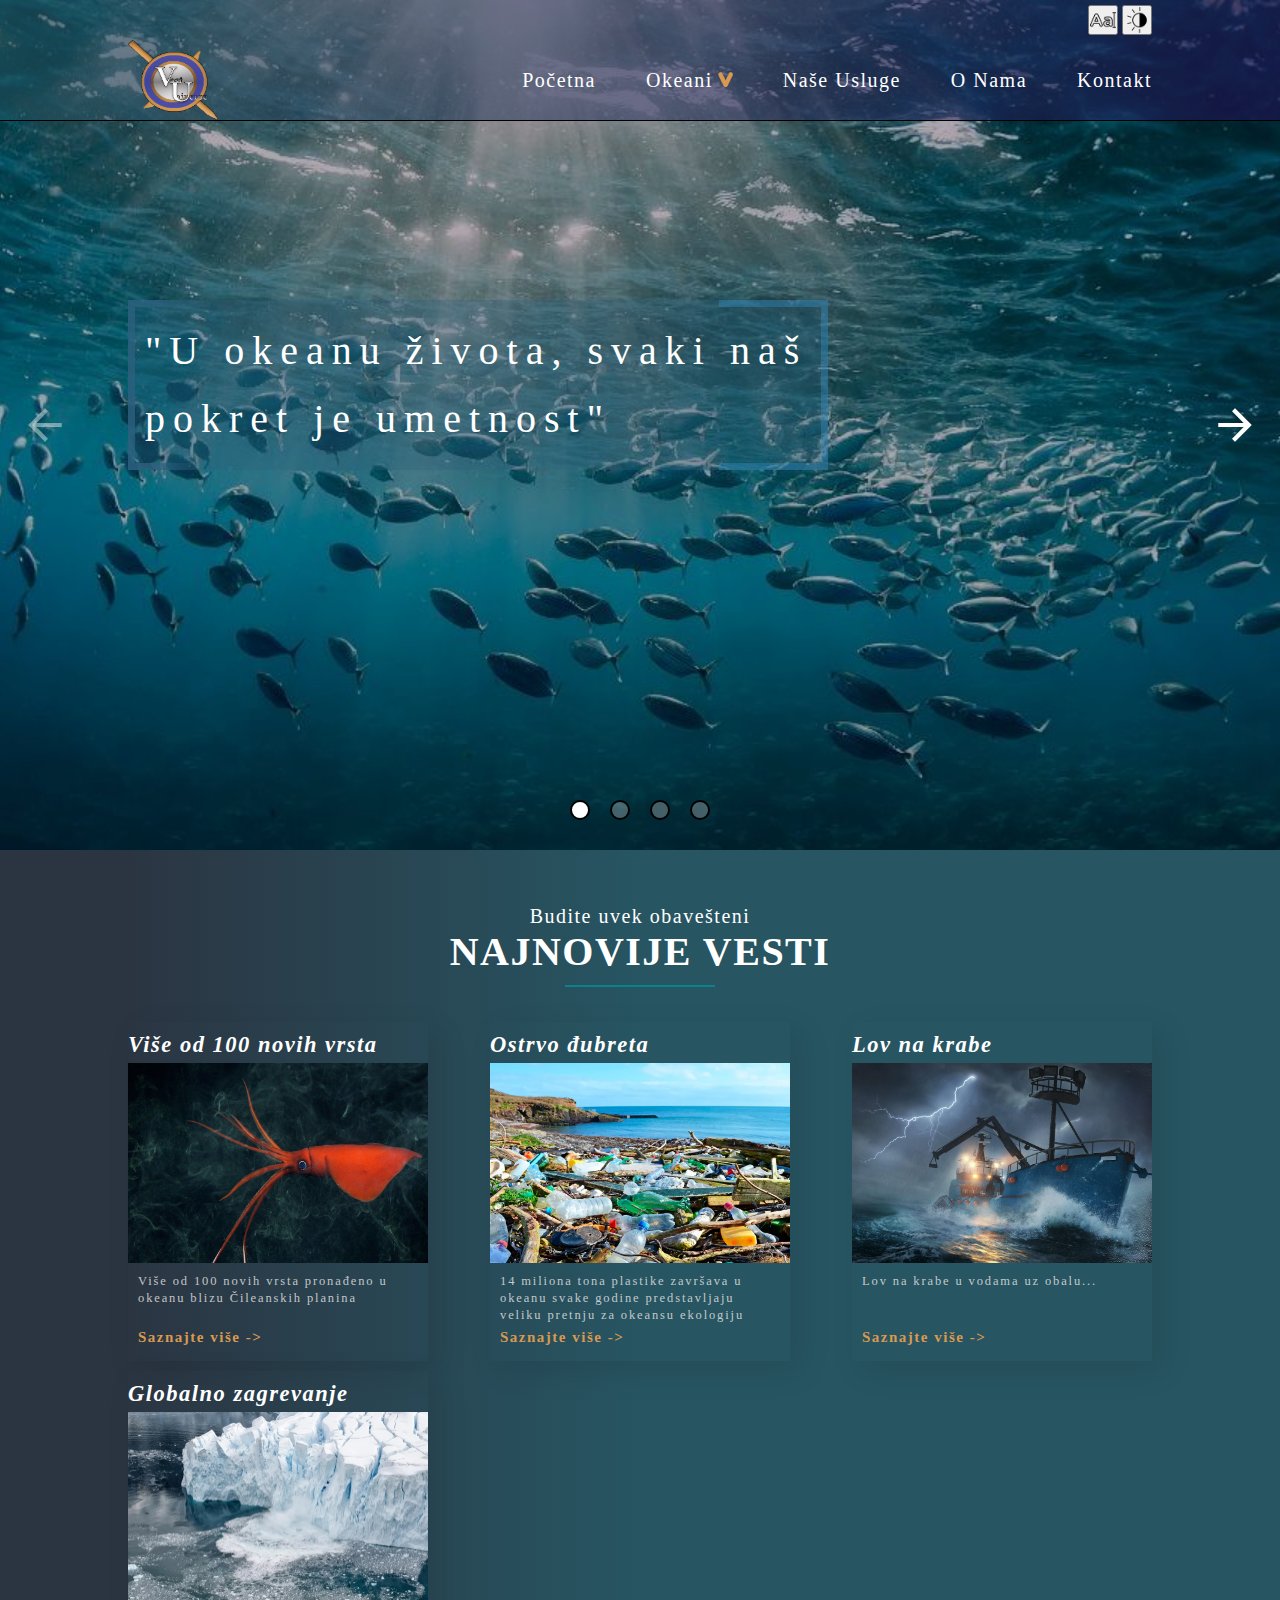
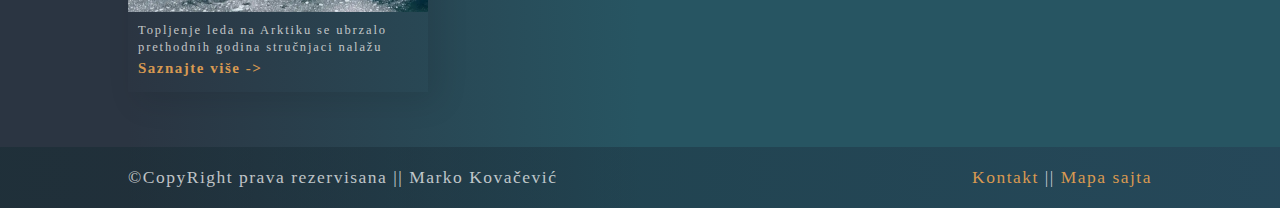
==== index.html @ f06ecc0e "v1.0" ====
<!DOCTYPE html>
<html lang="en">
<head>
    <meta charset="UTF-8">
    <meta http-equiv="X-UA-Compatible" content="IE=edge">
    <meta name="viewport" content="width=device-width, initial-scale=1.0">
    <link href="https://fonts.googleapis.com/icon?family=Material+Icons" rel="stylesheet">
    <link rel="stylesheet" href="/style.css">
    <link id="font" rel="stylesheet" href="/FrontEnd/src/zajednicko/promenljive/fontNormalni.css">
    <link id="boje" rel="stylesheet" href="/FrontEnd/src/zajednicko/promenljive/paletaBoja1.css">
    <link rel="stylesheet" href="/FrontEnd/src/stranice/pocetna/pocetna.css">
    <link rel="stylesheet" href="/FrontEnd/src/stranice/pocetna/pocetnaMquery.css">
    <link rel="stylesheet" href="/FrontEnd/src/zajednicko/navigacija/header.css">
    <link rel="stylesheet" href="/FrontEnd/src/zajednicko/navigacija/headerMquery.css">
    <link rel="stylesheet" href="/FrontEnd/src/zajednicko/footer/footer.css">
    <title>Okeani</title>
</head>
<body id="body">
    <!--Navigation-->
    <nav class="navigacija">
            <div class="dodatneOpcije container">
                <button id="promeniFont"><img src="/FrontEnd/slike/font.png"></button>
                <button id="promeniPaletu"><img src="/FrontEnd/slike/svetlo-tamno.png"></button>
            </div>
        <div class="navigacija__container container">
        <button type="button" class="navigacija__dugme" title="hamburgerButton">
            <span class="navigacija__spanLinija"></span>
            <span class="navigacija__spanLinija"></span>
            <span class="navigacija__spanLinija"></span>
        </button>
        <img class="navigacija__ikonica" src="/FrontEnd/slike/Ikonica.png" alt="icon.png">
     <div class="navigacija__paket">
        <ul class="navigacija__lista navigacija__sakrijNav">
            <li class="navigacija__lista-li"><a class="navigacija__list-link" href="/index.html">Početna</a></li>
            <li class="navigacija__lista-li"><a class="navigacija__list-link" href="#/">Okeani</a><img tabindex="0" aria-expanded ="false" tabindex="0" class="navigacija__link-dugme" src="/FrontEnd/slike/strelica-dole.png" alt="strelica-dole.png"></li>
                <li class="sekundarnaNavigacija" style="display:none">
                    <ul>
                        <li class=""><a href="/FrontEnd/src/stranice/AtlantskiOkean/AtlantskiOkean.html">Atlantski okean</a></li>
                        <li class=""><a href="/FrontEnd/src/stranice/TihiOkean/TihiOkean.html">Tihi okean</a></li>
                        <li class=""><a href="/FrontEnd/src/stranice/IndijskiOkean/IndijskiOkean.html">Indijski okean</a></li>
                        <li class=""><a href="/FrontEnd/src/stranice/ArktickiOkean/ArktickiOkean.html">Arktički okean</a></li>
                        <li class=""><a href="/FrontEnd/src/stranice/AntartickiOkean/AntartickiOkean.html">Antarktički okean</a></li>
                    </ul>
                </li>
            <li class="navigacija__lista-li"><a class="navigacija__lista-link" href="/FrontEnd/src/stranice/NaseUsluge/usluge.html">Naše Usluge</a></li>
            <li class="navigacija__lista-li"><a class="navigacija__lista-link" href="/FrontEnd/src/stranice/oNama/oNama.html">O Nama</a></li>
            <li class="navigacija__lista-li"><a class="navigacija__lista-link" href="/FrontEnd/src/stranice/kontakt/kontakt.html">Kontakt</a></li>
        </ul>
    </div>
  </div>
</nav>
<!--Sekcija Naslov-->
<section class="naslov">
    <div class="naslov__dugmadOmotac">
         <button type="button" class="naslov__dugme naslov__dugme--nazad je-sakriveno"><span class="material-icons strelica-nazad je-sakriveno">arrow_backward</span></button>
         <button type="button" class="naslov__dugme naslov__dugme--napred"><span class="material-icons strelica-napred">arrow_forward</span></button>
   </div>
 <div class="naslov__carousel">
    <img class="naslov__img trenutni-slajd" src="./FrontEnd/slike/okean1.jpg" alt="okean-slika1.jpg">
    <img loading="lazy" class="naslov__img" src="./FrontEnd/slike/okean2.jpg" alt="okean-slika2.jpg">
    <img loading="lazy" class="naslov__img" src="./FrontEnd/slike/okean3.jpg" alt="okean-slika3.jpg">
    <img loading="lazy" class="naslov__img" src="./FrontEnd/slike/okean4.webp" alt="okean-slika4.webp">
 </div>
    <div class="naslov__container">
        <div class="container">      
        <div class="naslov__text-dugme">
            <p class="naslov__text">"U okeanu života, svaki naš pokret je umetnost"</p>
        </div>
        <div class="naslov__ul">
            <button aria-label="prikaži sliku 1" class="naslov__carousel-lista trenutni-slajd"></button>
            <button aria-label="prikaži sliku 2" class="naslov__carousel-lista"></button>
            <button aria-label="prikaži sliku 3" class="naslov__carousel-lista"></button>
            <button aria-label="prikaži sliku 4" class="naslov__carousel-lista"></button>
        </div>
     </div>
   </div>
</section>
<section class="novosti">
    <div class="container">
       <div class="naslovniDeo">
            <h5>
                Budite uvek obavešteni
            </h5>
            <h2 class="novosti__naslov">
                NAJNOVIJE VESTI
            </h2>
            <hr>
       </div>
      <div class="novosti__sveKarteContainer">
        <!-- Novosti/Vesti se ispisuju ovde kroz json-> JS -->
      </div>
   </div>
</section>
    <footer class="footer">
        <div class="footer__container container">
         <div>
            <p>©CopyRight prava rezervisana || Marko Kovačević</p>
        </div>
        <div>
            <a href="/FrontEnd/src/stranice/kontakt/kontakt.html">Kontakt</a> || <a href="#">Mapa sajta</a>
        </div>
    </div>
    </footer>
<script src="/FrontEnd/src/stranice/pocetna/pocetna.js" type="module"></script>
<script src="/FrontEnd/src/zajednicko/navigacija/header.js"></script>
</body>
</html>
---- style.css ----
*{
    padding:0;
    margin:0;
    box-sizing:border-box;
  }
/* Varijable */
:root{
  --specijalniHyperLink-font:1.5rem;
  --novaKartaText-font:1.25rem;
  --velicina-labela:1.5rem;
  --velicina-naslov:4rem;
  --h2Naslov-velicina:4rem;
  --h3Naslov-velicina:3rem;
  --h5Naslov-velicina:2rem;
}
#body{
  background: rgb(43,53,66);
  background:var(--body);
  color:var(--bela);
  letter-spacing:0.15em;
  min-height:100vh;
}

body:focus-visible{
  outline-color:var(--specijalniHyperLink);
  outline-offset:2px;
}
.container{
  width:80% !important;
  margin:0 auto;
  height:100%;
}
.footer{
  position:relative;
  bottom:0;
}
.footer__container{
  display:flex;
  justify-content:space-between;
}
.dugme{
  width:max-content;
  padding: 0.5rem 1rem;
  height:auto;
  background-color:var(--bela);
  color:var(--specijalniHyperLink);
  border-radius:10%;
  font-size:1.5rem;
  display:flex;
  align-items:center;
  justify-content:center;
  border:1px solid var(--specijalniHyperLink);
  transition:all 250 ease-in-out;
}
.dugme:hover{
  cursor:pointer;
  background-color:var(--dugme-hover-pozadina);
  color:var(--dugme-hover-text);
  transition:all 250 ease-in-out;
}
 a{
  text-decoration:none;
  color:var(--navText);
  cursor:pointer;
  transition:all 250ms ease-in-out;
}
.footer a{
  text-decoration:none;
  color:var(--specijalniHyperLink);
  cursor:pointer;
  transition:all 150ms ease-in-out;
}
.okean{
  padding-block:5.5rem;
}
hr{
  align-self:center;
  width:15rem;
  margin-top:1rem;
  margin-bottom:3.5rem;
  height:2px;
  border:1px solid var(--hr);
}

li a:hover{
  color:var(--specijalniHyperLink);
  transition:all 250ms ease-in-out;
}
.footer a:hover{
  color:var(--specijalniHyperLink-hover);
  transition:all 150ms ease-in-out;
}
li:not(.obicnaLista){
  list-style:none;
}
.naslovniDeo{
  display:flex;
  flex-direction:column;
  text-align:center;
  width:100%;
}
@media only screen and (max-width:1024px){
  .container{
    width:90% !important;
    margin:0 auto;
    height:100%;
  }
}
@media only screen and (max-width:768px){
  .container{
    width:95% !important;
    margin:0 auto;
    height:100%;
  }
}
---- FrontEnd/src/zajednicko/promenljive/fontNormalni.css ----
html {
    /* Objašnjenje - 62.5% => 10px = 1rem;  */
      font-size: 62.5%;
  }
@media only screen and (max-width:768px){
    html {
      /* Objašnjenje - 62.5% => 10px = 1rem;  */
        font-size: 52.5%;
    }
  }
  @media only screen and (max-width:320px){
    html {
      /* Objašnjenje - 62.5% => 10px = 1rem;  */
        font-size: 42.5%;
    }
  }
---- FrontEnd/src/zajednicko/promenljive/paletaBoja1.css ----
:root{
--navText:rgb(255, 255, 255);
--novaKartaText:rgba(224, 224, 224, 0.849);
--navigacijaDvaPozadina:rgb(48, 51, 142);
--specijalniHyperLink:rgb(216, 153, 81);
--specijalniHyperLink-hover:rgb(213, 131, 37);
--dugme-hover-pozadina:rgb(216, 153, 81);
--dugme-hover-text:rgb(255, 255, 255);
--boja-labela:rgb(208, 145, 72);
--bela:rgb(255, 255, 255);
--senka:rgb(43, 53, 66);
--text-zamucen:rgba(255, 255, 255, 0.719);
--iskljuceno:rgb(255, 255, 255);
--crna:#000000;
--svetloCrna:#1f2946;
--svetloSiva:#e9e9e949;
--tamnoSiva:rgba(122, 122, 122, 0.5);
--tamnoPlava:rgb(41, 79, 101);
--sivkastaPlava:#0b818b;
--plava:#55f1ff;
--svetloPlava:#d2e5fb;
--pozadina-bela:#ffffff;
--hr:#0b818b;

--body:linear-gradient(90deg, rgba(43,53,66,1) 10%, rgba(39,85,98,1) 50%);
--boja-forme:rgba(74, 77, 130, 0.8);
--senka-blaga: 9.899px 9.899px 30px 0 rgba(0,0,0, 0.1);
}
---- FrontEnd/src/stranice/pocetna/pocetna.css ----
.naslov{
    position:relative;
    overflow:hidden;
    width:100%;
}

.naslov__dugmadOmotac{
        position:absolute;
        inset:0;
        display:flex;
        width:100%;
        height:auto;
        padding:0 2rem;
        flex-direction:row;
        justify-content:space-between;
        align-items:center;
}

.naslov__dugme{
        width:50px;
        height:50px;
        background-color:transparent;
        cursor:pointer;
        border:none;
        z-index:20;
}

.naslov__dugme > span{
        color:var(--bela);
        font-size:50px;
        width:50px;
}

.strelica-nazad{
        color:var(--bela);
        pointer-events:all;
}
.strelica-napred{
        color:var(--bela);
        pointer-events:all;
}

.je-sakriveno{
        color:var(--iskljuceno);
        opacity:0.65;
        pointer-events:none;
}
.naslov__carousel{
        position:relative;
        height:100%;
        transition:transform 250ms ease-in;
        z-index: -1;
}
.naslov__img{
    position:absolute;
    width:100%;
    height:100vh;
    background-position:center;
    object-fit:cover;
  }

.naslov__container{
        background-color: rgba(0, 0, 0, 0.3);
        width:100%;
        height:85rem;
        transition: .5s ease;
}
.naslov__text-dugme{
        display:flex;
        height:80rem;
        flex-direction:column;
        justify-content:center;
}
.naslov__text{
        position:relative;
        max-width:70rem; 
        font-size:var(--velicina-naslov);
        line-height:68px;
        letter-spacing:0.2em;
        color:var(--bela);
        margin-bottom:3rem;
        border: 7.5px solid;
        padding:1rem;
        background-color:rgba(44, 96, 126,0.3) ;
        border-image: linear-gradient(to right, rgba(44, 96, 126,0.8) 2.5%,transparent 10%, transparent 85%, rgba(51, 140, 192,0.4) 2.5%) 10% 1;
}

.naslov__dugme{
        color:var(--bela);
        z-index:20;
}

.naslov__ul{
     display:flex;
     gap:20px;
     justify-content:center;
 }
 
.naslov__carousel-lista{
         display:inline-block;
         width:20px;
         height:20px;
         border-radius:50%;
         background-color:var(--svetloSiva);
         border:2px solid var(--crna);
         transition:0.5s ease-in-out;
         cursor:pointer;
         z-index:10;
}
.trenutni-slajd{
        background-color:var(--bela);
}
.novosti{
        margin-block:5.5rem;
}
.naslovniDeo > h5{
        font-size:var(--h5Naslov-velicina);
        font-weight:400;
}
.novosti__naslov{
        width:100%;
        text-align:center;
        font-size:var(--h2Naslov-velicina);
}
.novosti__sveKarteContainer{
        display:flex;
        flex-wrap:wrap;
        gap:1rem;
        justify-content:space-between;
}
.novosti__karta{
        display:flex;
        flex-direction: column;
        padding-block:0.5rem;
        min-width:30rem;
        max-width:30rem;
        transition:all 300 ease-in-out;
        box-shadow:var(--senka-blaga);
}
.novosti__karta:hover{
        transform: scale(1.1);
        transition:all 300 ease-in-out;
}
.novosti__text{
        font-size:var(--novaKartaText-font);
        color:var(--novaKartaText);
        letter-spacing:0.15em;
        padding-top:1rem;
        padding-bottom:0.5rem;
        padding-inline:1rem;
        line-height:1.35em;
}
.novosti__slikaContainer{
        max-height:20rem;
        min-height:20rem;
        min-width:30rem;
        max-width:30rem;
}
.novosti__slikaContainer > img{
        width:100%;
        height:100%;
}
.novosti__h3{
        display:flex;
        position:relative;
        text-align:center;
        font-size:2.25rem;
        font-style:italic;
        padding-block:0.5rem;
}
.novosti__linkContainer > a{
        color:var(--specijalniHyperLink);
        font-weight:800;
        font-size:var(--specijalniHyperLink-font);
        padding-inline:1rem;
}
.novosti__donjiDeo{
        display:flex;
        flex-direction: column;
        justify-content:space-between;
        height:100%;
        padding-bottom:1rem;
}
.okean{
        display:flex;
        background-color:var(--bela);
        color:var(--crna);
        padding-block:5.5rem; 
}
.okean__okean{
        display:flex;
        gap:3rem;
}
.okean__imgCont{
        width:50%;
        height:100%;
}
.okean__imgCont img{
        width:100%;
        height:100%;
}
---- FrontEnd/src/stranice/pocetna/pocetnaMquery.css ----
@media only screen and (max-width:768px){
    .novosti__slikaContainer{
        width:100%;
    }
    .novosti__sveKarteContainer{
        display:flex;
        justify-content:center;
   }
  }
  @media only screen and (max-width:320px){
    .novosti__slikaContainer{
        width:100%;
    }
    .novosti__sveKarteContainer{
        display:flex;
        justify-content:center;
        gap:3rem;
   }
}
---- FrontEnd/src/zajednicko/navigacija/header.css ----
.dodatneOpcije{
        height:100%;
        text-align:right;
        padding-block:0.5rem;
}
.dodatneOpcije img{
        width:100%;
        height:100%;
}
.dodatneOpcije button{
        cursor: pointer;
}
#promeniFont{
        height:3rem;
}
#promeniPaletu{
        height:3rem;
}
.navigacija{
    position:absolute;
    width:100%;
    background: rgb(43,53,66);
    background:  linear-gradient(90deg, rgba(43,53,66,0.5) 0%, rgba(39,85,98,0.5) 0%, rgba(37, 14, 92, 0.5) 100%);
    z-index:99999;
    border-bottom:1px solid var(--crna);
}

.navigacija__container{
        position:relative;
        display:flex;
        justify-content:space-between;
        align-items:center;
}
.navigacija__dugme{
        display:none;
}

.navigacija__ikonica{
        width:90px;
        height:80px;
}
.navigacija__link-dugme{
        width:15px;
        aspect-ratio:1;
        margin-left:0.5rem;
        cursor: pointer;
}
.navigacija__lista{
        display:flex;
        color:var(--bela);
        margin:auto 0;
        gap:2rem;
        font-size:2rem;
        line-height:25px;
        font-weight: 700px;
        gap:5rem;
}

.navigacija__lista-li{
            list-style:none;
}
    
.navigacija__paket{
        display:flex;
        align-items:center;
        width:max-content;
}
.sekundarnaNavigacija{
        position:absolute;
        background-color:var(--navigacijaDvaPozadina);
        padding:1rem;
        margin-top:5.5rem;
        margin-left:13rem;
        z-index:99999;
        width:max-content;
}
.sekundarnaNavigacija > ul{
        display:flex;
        flex-direction:column;
        gap:1rem;
}
---- FrontEnd/src/zajednicko/navigacija/headerMquery.css ----
@media only screen and (max-width:1024px){
    .navigacija{
        position:absolute;
        width:100%;
        background: rgb(43,53,66);
        background:  linear-gradient(90deg, rgba(43,53,66,0.8) 0%, rgba(39,85,98,0.8) 0%, rgba(37, 14, 92, 0.8) 100%);
        z-index:99999;
        border-bottom:1px solid var(--crna);
    }
    .navigacija__dugme{
        position:absolute;
        background-color:transparent;
        width:50px;
        aspect-ratio:1;
        justify-content: center;
        align-items:center;
        flex-direction:column;
        right:0;
        gap:10px;
        border:none;
        cursor: pointer;
        display:flex;
    }
    .navigacija__spanLinija{
        position:relative;
        height:2px;
        width:30px;
        background-color:var(--specijalniHyperLink);
    }
    .navigacija__lista{
        display:none;
        position:absolute;
        flex-direction:column;
        background: linear-gradient(90deg, rgba(43,53,66,1) 0%, rgba(39,85,98,1) 0%, rgba(57,14,92,1) 100%);
        padding:2rem;
        left:0;
        right:0;
        width:100%;
        top:0;
        margin-top:9.5rem;
        z-index:9999;
    }
    .navigacija__lista-li{
        border-bottom:1px solid var(--bela);
    }
    .navigacija__prikaziNav{
        display:flex;
    }
    .sekundarnaNavigacija{
        position:relative;
        margin-top:-5rem;
        margin-left:0;
        margin-inline:2rem;
        flex-direction:column;
        background-color:transparent;
        z-index:99999;
        width:100%;
        text-align:left;
        
    }
    .sekundarnaNavigacija * li{
        border-bottom:1px solid var(--bela);
        padding-block:1rem;
    }
}
---- FrontEnd/src/zajednicko/footer/footer.css ----
.footer{
    display:flex;
    position:relative;
    align-items:center;
    justify-content:center;
    color:var(--text-zamucen);
    background:rgb(43,53,66);
    background:linear-gradient(90deg, rgba(35, 43, 54,0.5) 0%, rgba(20, 43, 49,0.5) 0%, rgba(33, 20, 54, 0.2) 100%);
    padding-block:2rem;
    font-size:1.75rem;
    bottom:0;
}
@media only screen and (max-width:768px){
    .footer__container{
        display:flex;
        flex-direction:column;
        gap:1.5rem;
        text-align:center;
    }
}
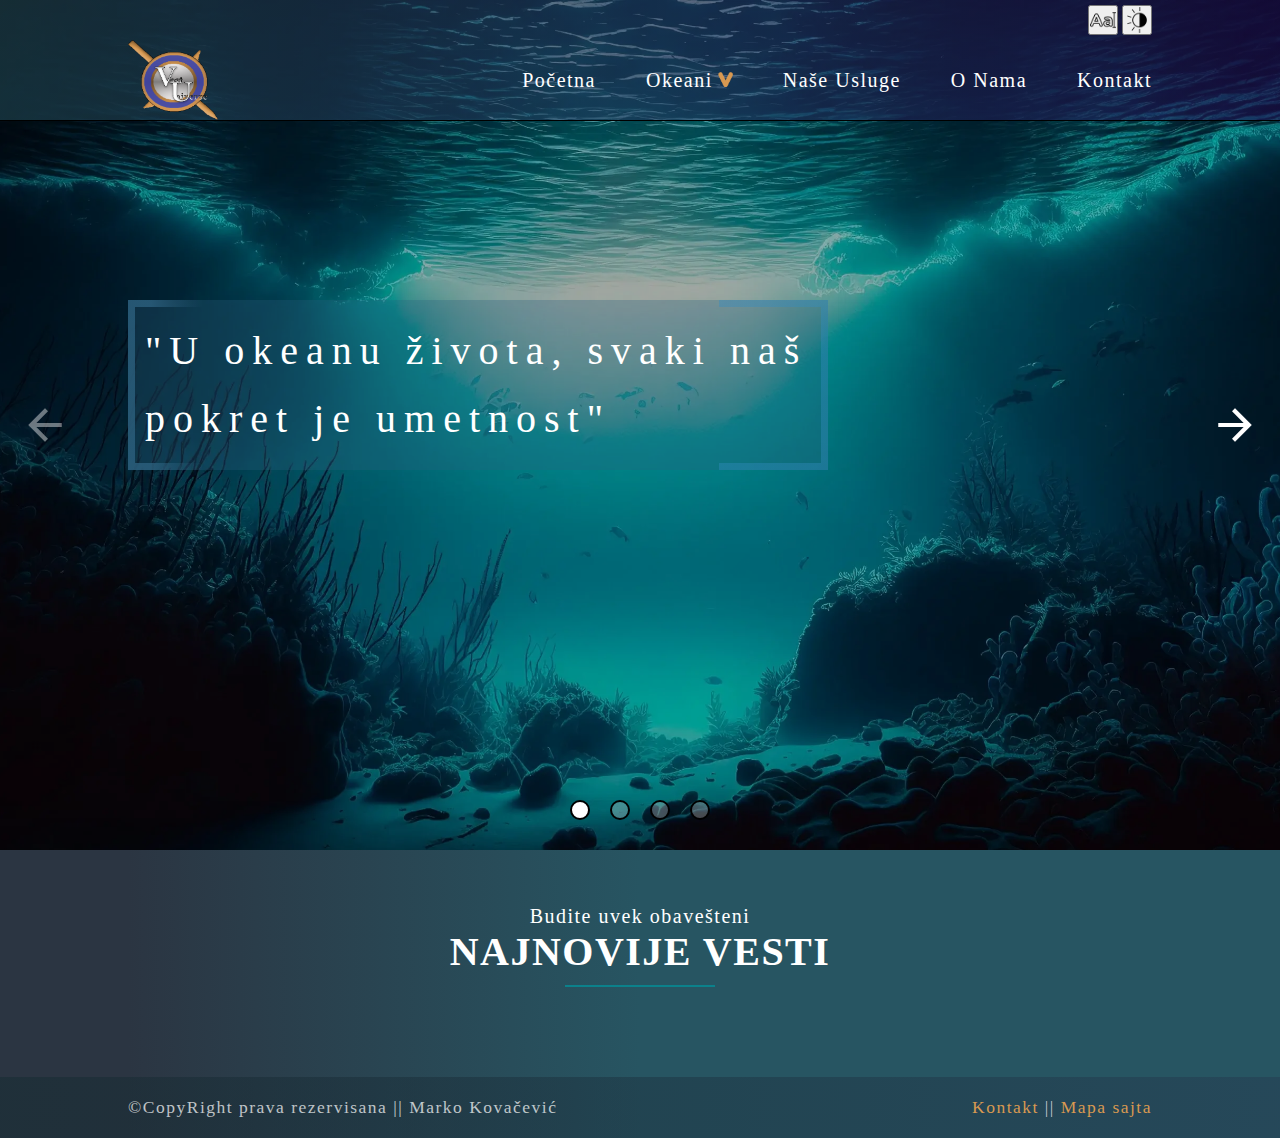
==== commit 027030e1: "v1.0" ====
--- a/index.html
+++ b/index.html
@@ -5,22 +5,22 @@
     <meta http-equiv="X-UA-Compatible" content="IE=edge">
     <meta name="viewport" content="width=device-width, initial-scale=1.0">
     <link href="https://fonts.googleapis.com/icon?family=Material+Icons" rel="stylesheet">
-    <link rel="stylesheet" href="/style.css">
-    <link id="font" rel="stylesheet" href="/FrontEnd/src/zajednicko/promenljive/fontNormalni.css">
-    <link id="boje" rel="stylesheet" href="/FrontEnd/src/zajednicko/promenljive/paletaBoja1.css">
-    <link rel="stylesheet" href="/FrontEnd/src/stranice/pocetna/pocetna.css">
-    <link rel="stylesheet" href="/FrontEnd/src/stranice/pocetna/pocetnaMquery.css">
-    <link rel="stylesheet" href="/FrontEnd/src/zajednicko/navigacija/header.css">
-    <link rel="stylesheet" href="/FrontEnd/src/zajednicko/navigacija/headerMquery.css">
-    <link rel="stylesheet" href="/FrontEnd/src/zajednicko/footer/footer.css">
+    <link rel="stylesheet" href="./style.css">
+    <link id="font" rel="stylesheet" href="./FrontEnd/src/zajednicko/promenljive/fontNormalni.css">
+    <link id="boje" rel="stylesheet" href="./FrontEnd/src/zajednicko/promenljive/paletaBoja1.css">
+    <link rel="stylesheet" href="./FrontEnd/src/stranice/pocetna/pocetna.css">
+    <link rel="stylesheet" href="./FrontEnd/src/stranice/pocetna/pocetnaMquery.css">
+    <link rel="stylesheet" href="./FrontEnd/src/zajednicko/navigacija/header.css">
+    <link rel="stylesheet" href="./FrontEnd/src/zajednicko/navigacija/headerMquery.css">
+    <link rel="stylesheet" href="./FrontEnd/src/zajednicko/footer/footer.css">
     <title>Okeani</title>
 </head>
 <body id="body">
     <!--Navigation-->
     <nav class="navigacija">
             <div class="dodatneOpcije container">
-                <button id="promeniFont"><img src="/FrontEnd/slike/font.png"></button>
-                <button id="promeniPaletu"><img src="/FrontEnd/slike/svetlo-tamno.png"></button>
+                <button id="promeniFont"><img src="./FrontEnd/slike/font.png"></button>
+                <button id="promeniPaletu"><img src="./FrontEnd/slike/svetlo-tamno.png"></button>
             </div>
         <div class="navigacija__container container">
         <button type="button" class="navigacija__dugme" title="hamburgerButton">
@@ -28,23 +28,23 @@
             <span class="navigacija__spanLinija"></span>
             <span class="navigacija__spanLinija"></span>
         </button>
-        <img class="navigacija__ikonica" src="/FrontEnd/slike/Ikonica.png" alt="icon.png">
+        <img class="navigacija__ikonica" src="./FrontEnd/slike/Ikonica.png" alt="icon.png">
      <div class="navigacija__paket">
         <ul class="navigacija__lista navigacija__sakrijNav">
-            <li class="navigacija__lista-li"><a class="navigacija__list-link" href="/index.html">Početna</a></li>
-            <li class="navigacija__lista-li"><a class="navigacija__list-link" href="#/">Okeani</a><img tabindex="0" aria-expanded ="false" tabindex="0" class="navigacija__link-dugme" src="/FrontEnd/slike/strelica-dole.png" alt="strelica-dole.png"></li>
+            <li class="navigacija__lista-li"><a class="navigacija__list-link" href="./index.html">Početna</a></li>
+            <li class="navigacija__lista-li"><a class="navigacija__list-link" href="#/">Okeani</a><img tabindex="0" aria-expanded ="false" tabindex="0" class="navigacija__link-dugme" src="./FrontEnd/slike/strelica-dole.png" alt="strelica-dole.png"></li>
                 <li class="sekundarnaNavigacija" style="display:none">
                     <ul>
-                        <li class=""><a href="/FrontEnd/src/stranice/AtlantskiOkean/AtlantskiOkean.html">Atlantski okean</a></li>
-                        <li class=""><a href="/FrontEnd/src/stranice/TihiOkean/TihiOkean.html">Tihi okean</a></li>
-                        <li class=""><a href="/FrontEnd/src/stranice/IndijskiOkean/IndijskiOkean.html">Indijski okean</a></li>
-                        <li class=""><a href="/FrontEnd/src/stranice/ArktickiOkean/ArktickiOkean.html">Arktički okean</a></li>
-                        <li class=""><a href="/FrontEnd/src/stranice/AntartickiOkean/AntartickiOkean.html">Antarktički okean</a></li>
+                        <li class=""><a href="./FrontEnd/src/stranice/AtlantskiOkean/AtlantskiOkean.html">Atlantski okean</a></li>
+                        <li class=""><a href="./FrontEnd/src/stranice/TihiOkean/TihiOkean.html">Tihi okean</a></li>
+                        <li class=""><a href="./FrontEnd/src/stranice/IndijskiOkean/IndijskiOkean.html">Indijski okean</a></li>
+                        <li class=""><a href="./FrontEnd/src/stranice/ArktickiOkean/ArktickiOkean.html">Arktički okean</a></li>
+                        <li class=""><a href="./FrontEnd/src/stranice/AntartickiOkean/AntartickiOkean.html">Antarktički okean</a></li>
                     </ul>
                 </li>
-            <li class="navigacija__lista-li"><a class="navigacija__lista-link" href="/FrontEnd/src/stranice/NaseUsluge/usluge.html">Naše Usluge</a></li>
-            <li class="navigacija__lista-li"><a class="navigacija__lista-link" href="/FrontEnd/src/stranice/oNama/oNama.html">O Nama</a></li>
-            <li class="navigacija__lista-li"><a class="navigacija__lista-link" href="/FrontEnd/src/stranice/kontakt/kontakt.html">Kontakt</a></li>
+            <li class="navigacija__lista-li"><a class="navigacija__lista-link" href="./FrontEnd/src/stranice/NaseUsluge/usluge.html">Naše Usluge</a></li>
+            <li class="navigacija__lista-li"><a class="navigacija__lista-link" href="./FrontEnd/src/stranice/oNama/oNama.html">O Nama</a></li>
+            <li class="navigacija__lista-li"><a class="navigacija__lista-link" href="./FrontEnd/src/stranice/kontakt/kontakt.html">Kontakt</a></li>
         </ul>
     </div>
   </div>
@@ -97,11 +97,11 @@
             <p>©CopyRight prava rezervisana || Marko Kovačević</p>
         </div>
         <div>
-            <a href="/FrontEnd/src/stranice/kontakt/kontakt.html">Kontakt</a> || <a href="#">Mapa sajta</a>
+            <a href="./FrontEnd/src/stranice/kontakt/kontakt.html">Kontakt</a> || <a href="#">Mapa sajta</a>
         </div>
     </div>
     </footer>
-<script src="/FrontEnd/src/stranice/pocetna/pocetna.js" type="module"></script>
-<script src="/FrontEnd/src/zajednicko/navigacija/header.js"></script>
+<script src="./FrontEnd/src/stranice/pocetna/pocetna.js" type="module"></script>
+<script src="./FrontEnd/src/zajednicko/navigacija/header-pocetna.js"></script>
 </body>
 </html>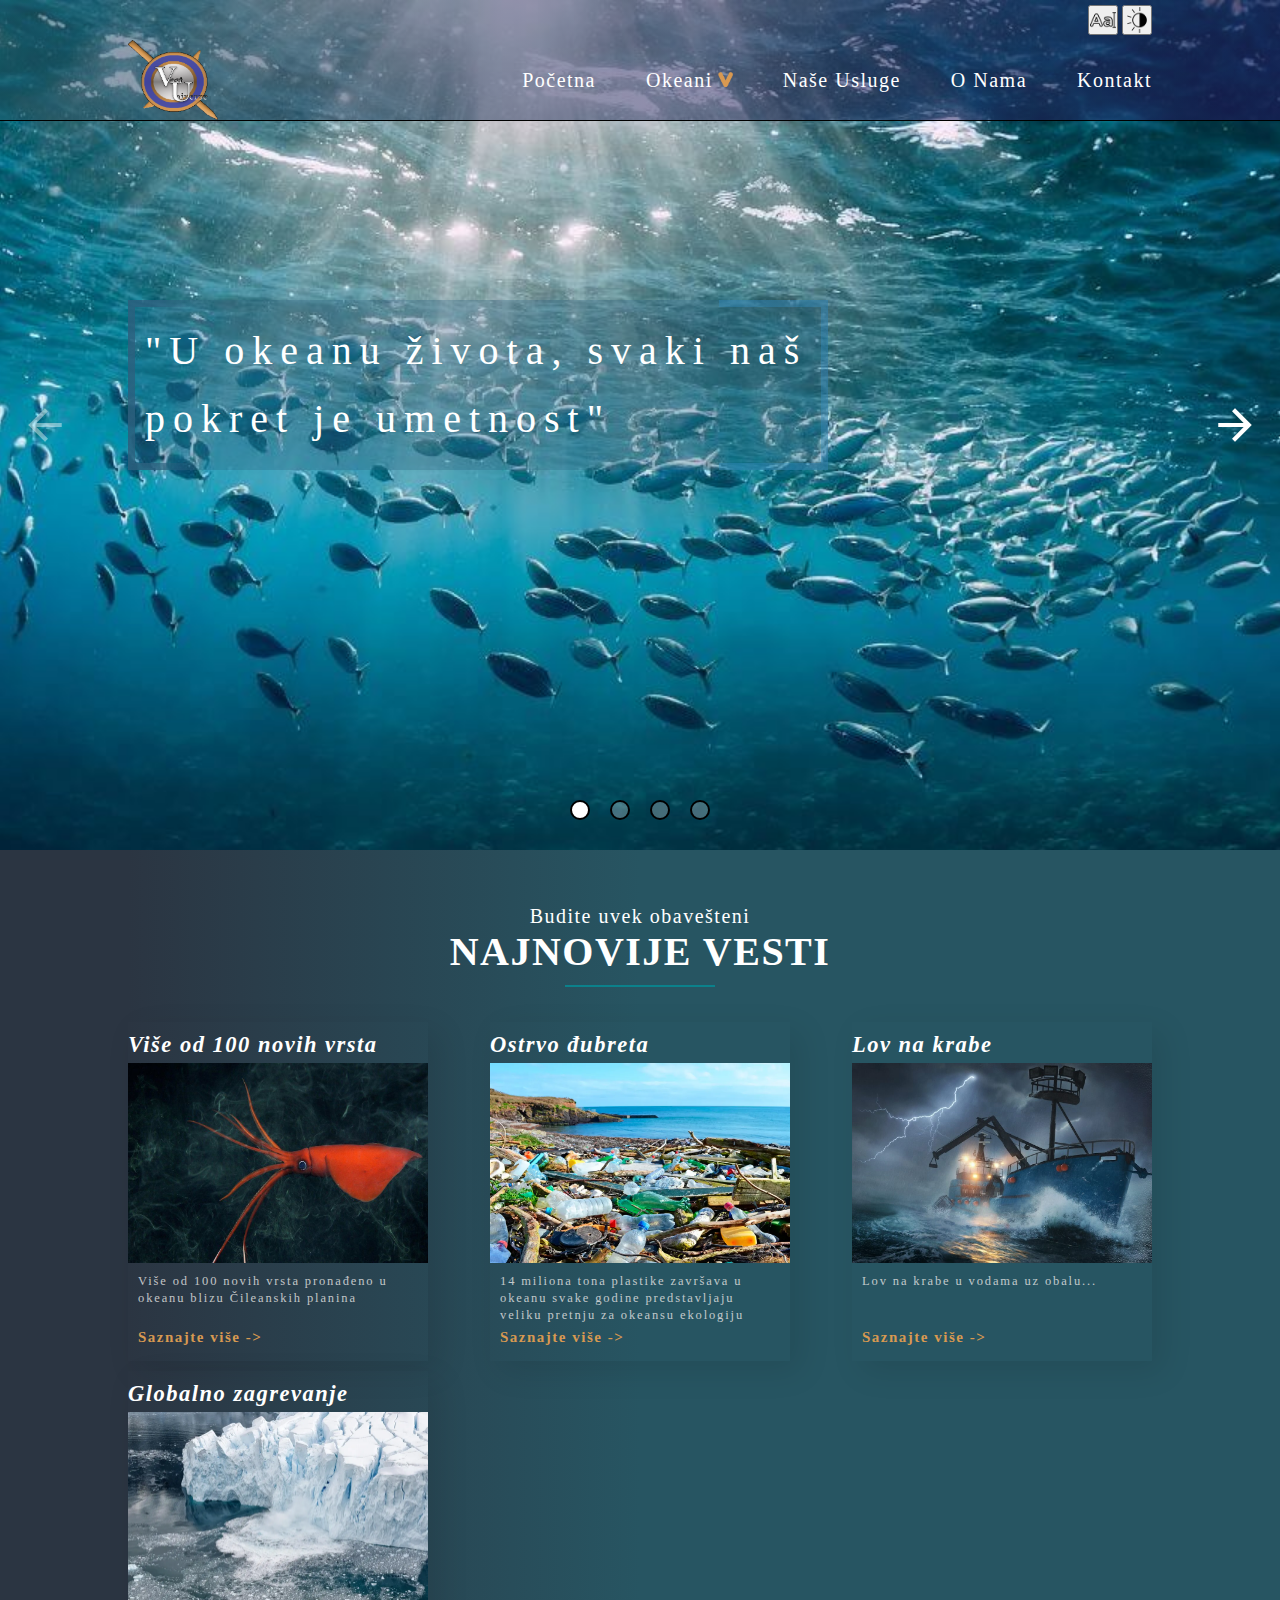
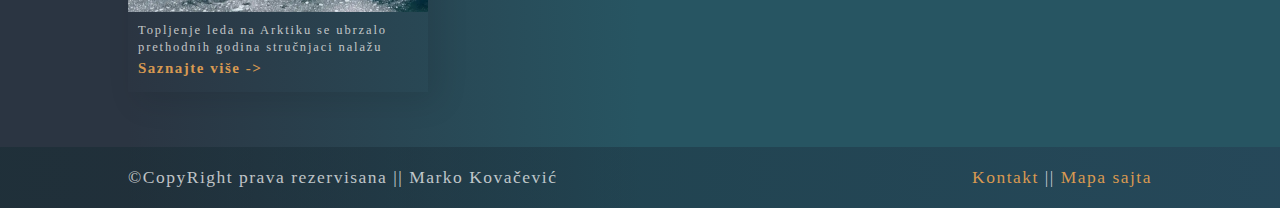
==== commit fdf0925c: "v1.0" ====
--- a/index.html
+++ b/index.html
@@ -55,7 +55,7 @@
          <button type="button" class="naslov__dugme naslov__dugme--nazad je-sakriveno"><span class="material-icons strelica-nazad je-sakriveno">arrow_backward</span></button>
          <button type="button" class="naslov__dugme naslov__dugme--napred"><span class="material-icons strelica-napred">arrow_forward</span></button>
    </div>
- <div class="naslov__carousel">
+ <div class="naslov__slajder">
     <img class="naslov__img trenutni-slajd" src="./FrontEnd/slike/okean1.jpg" alt="okean-slika1.jpg">
     <img loading="lazy" class="naslov__img" src="./FrontEnd/slike/okean2.jpg" alt="okean-slika2.jpg">
     <img loading="lazy" class="naslov__img" src="./FrontEnd/slike/okean3.jpg" alt="okean-slika3.jpg">
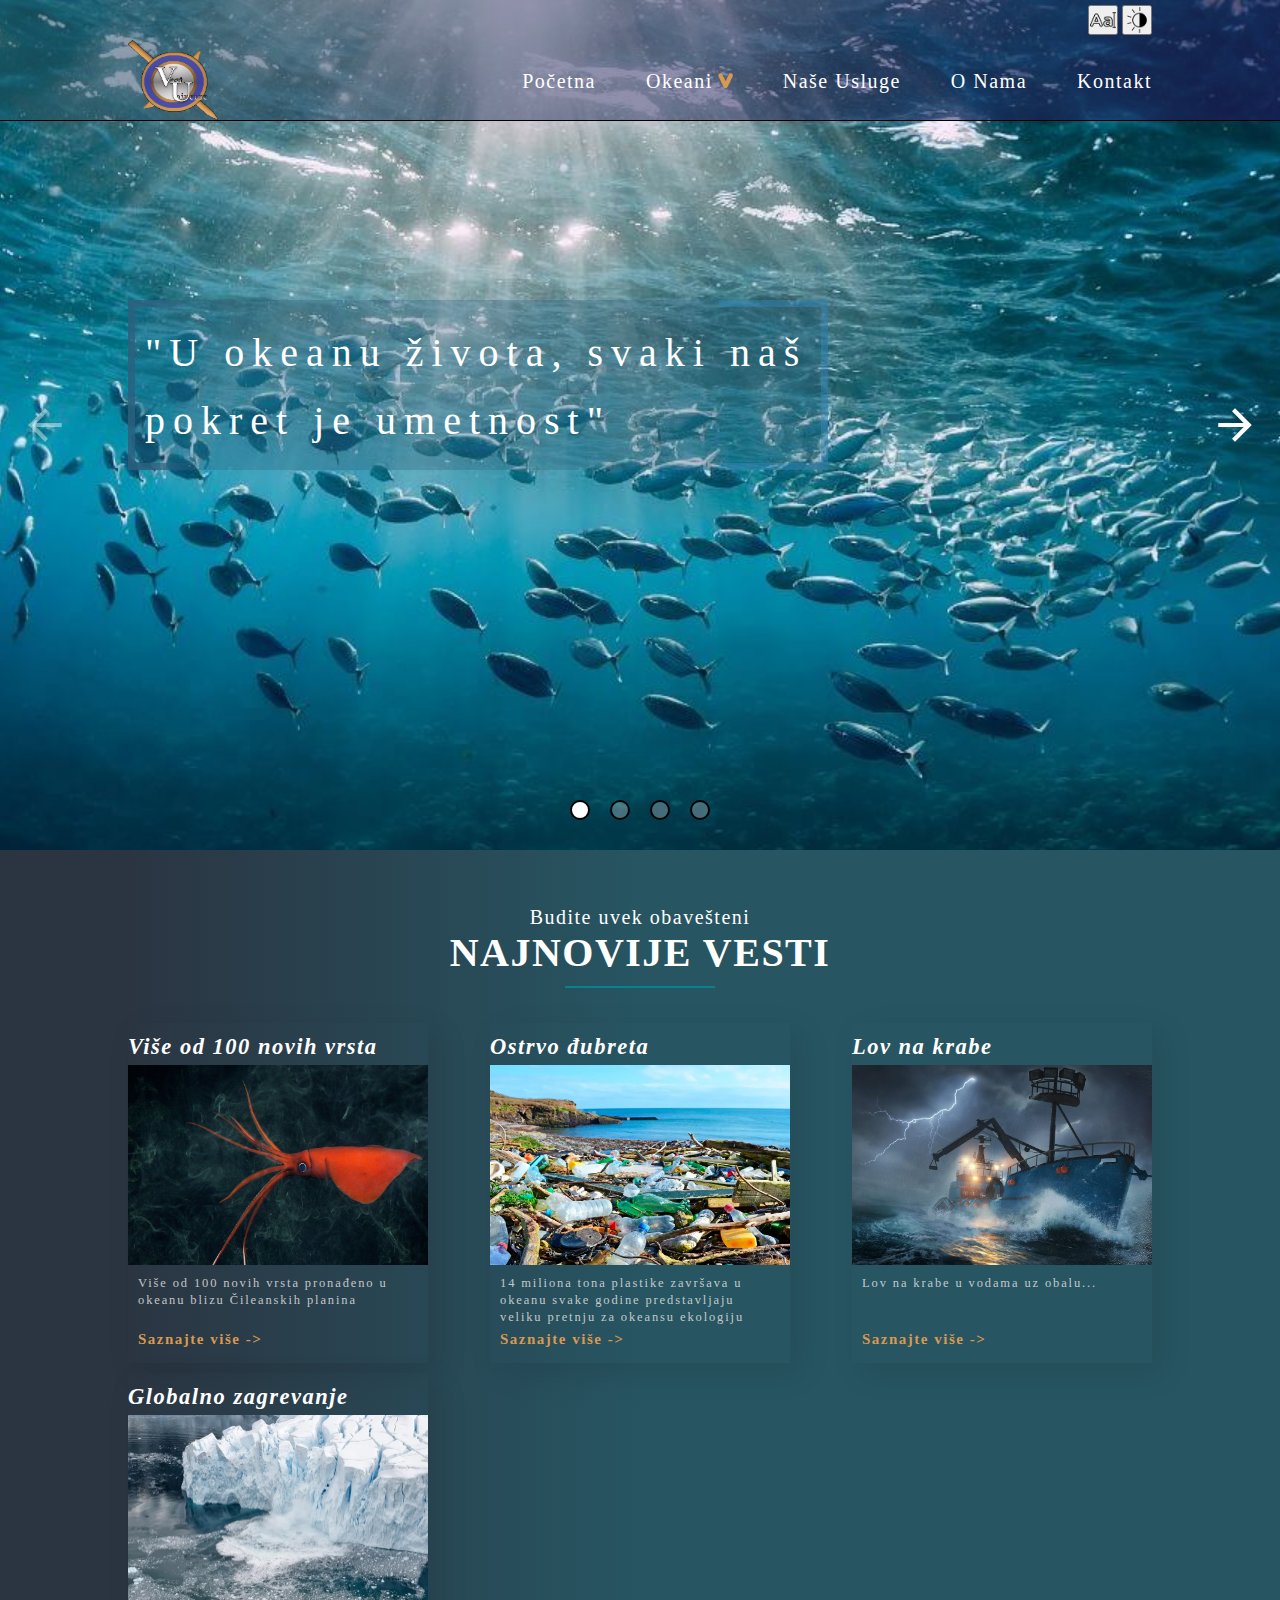
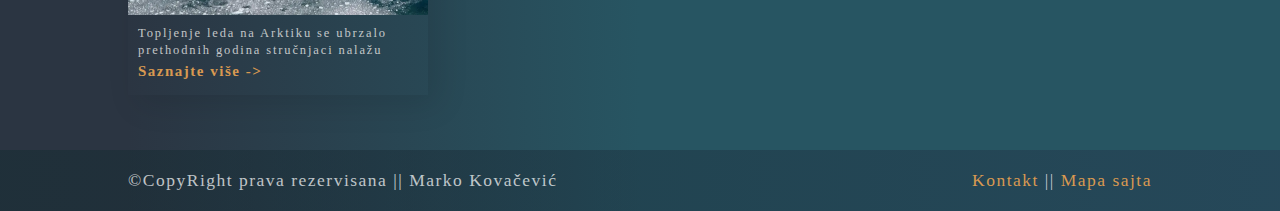
==== commit 9f16f5cb: "v1.0" ====
--- a/index.html
+++ b/index.html
@@ -4,7 +4,7 @@
     <meta charset="UTF-8">
     <meta http-equiv="X-UA-Compatible" content="IE=edge">
     <meta name="viewport" content="width=device-width, initial-scale=1.0">
-    <link href="https://fonts.googleapis.com/icon?family=Material+Icons" rel="stylesheet">
+    <meta name="description" content="Kompanija Vast Universe, okeani, najnovije vesti i dešavanja na vodenim površinama">
     <link rel="stylesheet" href="./style.css">
     <link id="font" rel="stylesheet" href="./FrontEnd/src/zajednicko/promenljive/fontNormalni.css">
     <link id="boje" rel="stylesheet" href="./FrontEnd/src/zajednicko/promenljive/paletaBoja1.css">
@@ -52,8 +52,8 @@
 <!--Sekcija Naslov-->
 <section class="naslov">
     <div class="naslov__dugmadOmotac">
-         <button type="button" class="naslov__dugme naslov__dugme--nazad je-sakriveno"><span class="material-icons strelica-nazad je-sakriveno">arrow_backward</span></button>
-         <button type="button" class="naslov__dugme naslov__dugme--napred"><span class="material-icons strelica-napred">arrow_forward</span></button>
+         <button type="button" class="naslov__dugme naslov__dugme--nazad je-sakriveno"><span class="font-ikonice strelica-nazad je-sakriveno">arrow_backward</span></button>
+         <button type="button" class="naslov__dugme naslov__dugme--napred"><span class="font-ikonice strelica-napred">arrow_forward</span></button>
    </div>
  <div class="naslov__slajder">
     <img class="naslov__img trenutni-slajd" src="./FrontEnd/slike/okean1.jpg" alt="okean-slika1.jpg">
--- a/style.css
+++ b/style.css
@@ -19,6 +19,9 @@
   color:var(--bela);
   letter-spacing:0.15em;
   min-height:100vh;
+}
+html{
+  font-family: "FontStil";
 }
 
 body:focus-visible{
@@ -99,6 +102,30 @@
   text-align:center;
   width:100%;
 }
+@font-face {
+  font-family: "FontStil";
+  src: url('./Fonts/Material-Design-Iconic-Font.woff');
+}
+@font-face {
+  font-family: 'font-ikonice';
+  font-style: normal;
+  font-weight: 400;
+  src: url('./Fonts/font-za-ikonice.woff2') format('woff2');
+}
+
+.font-ikonice{
+  font-family: 'font-ikonice';
+  font-weight: normal;
+  font-style: normal;
+  font-size: 24px;
+  line-height: 1;
+  letter-spacing: normal;
+  text-transform: none;
+  display: inline-block;
+  white-space: nowrap;
+  word-wrap: normal;
+  direction: ltr;
+}
 @media only screen and (max-width:1024px){
   .container{
     width:90% !important;
